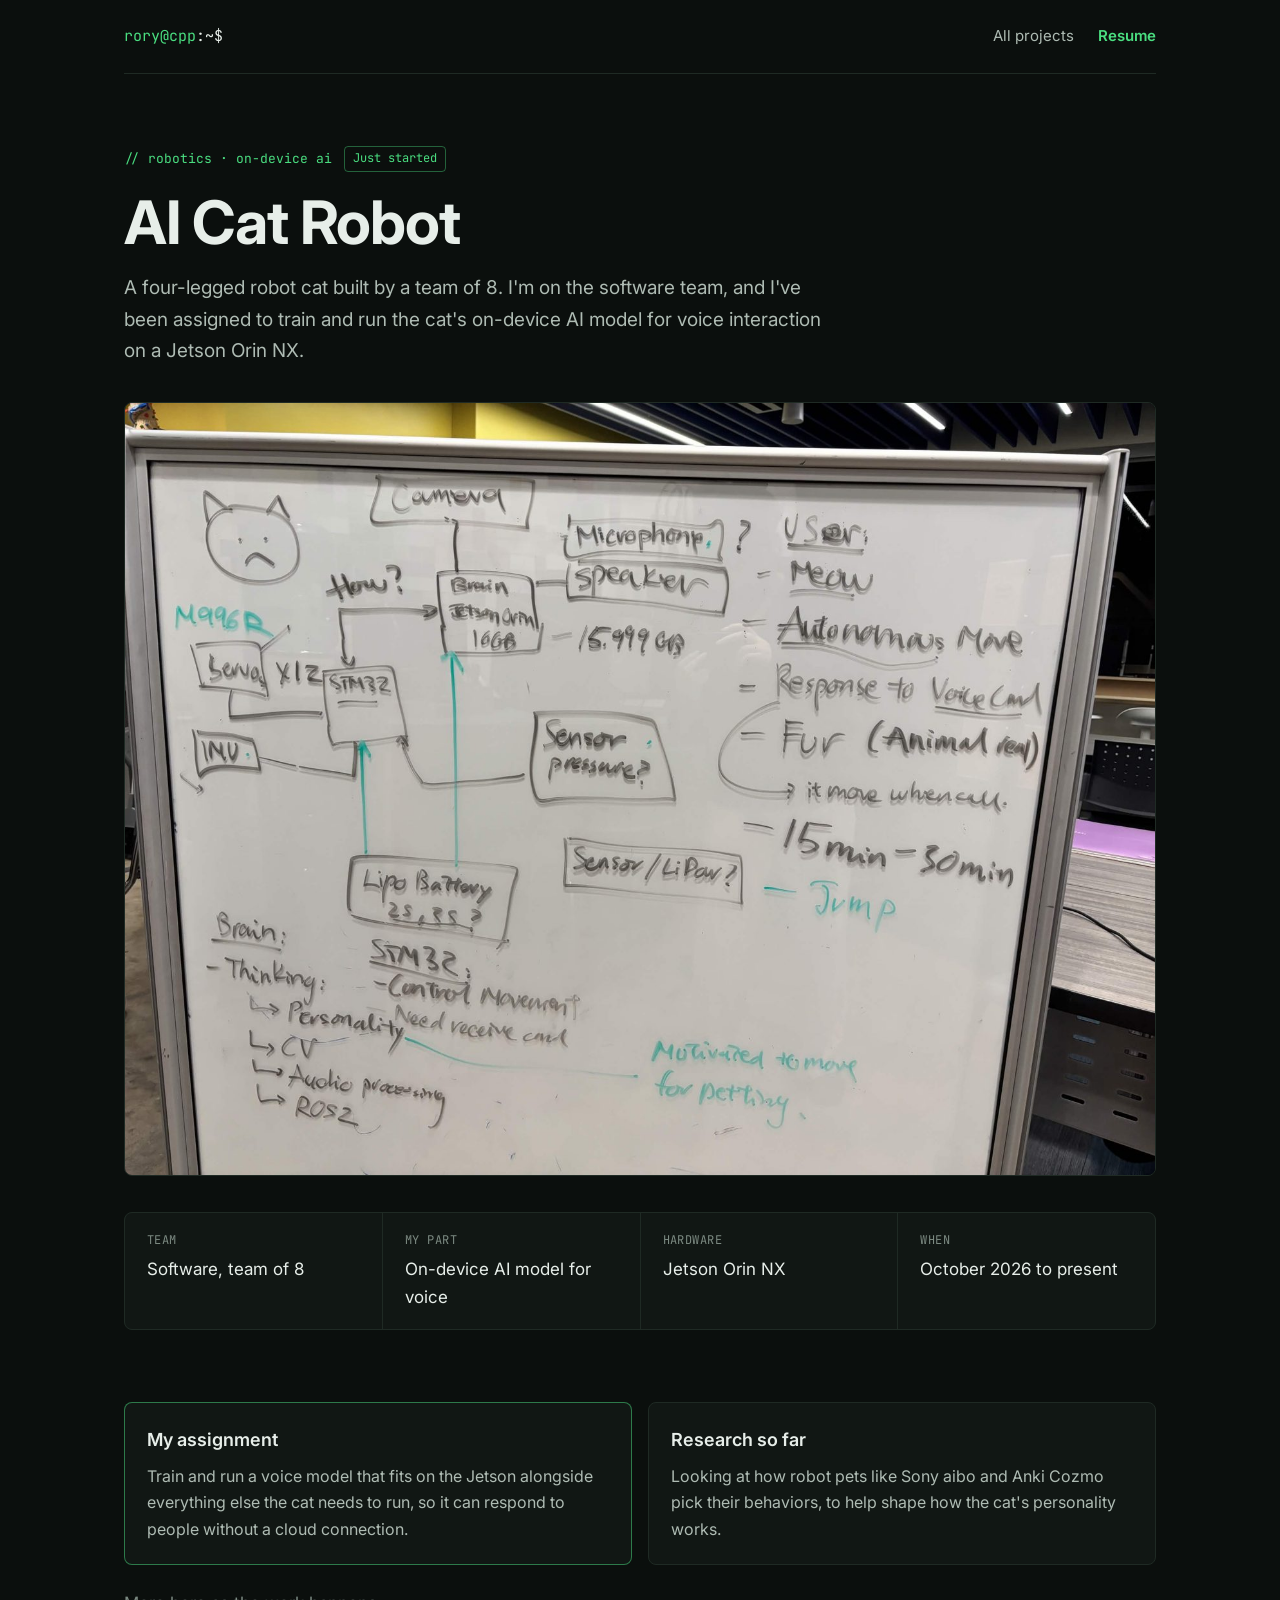
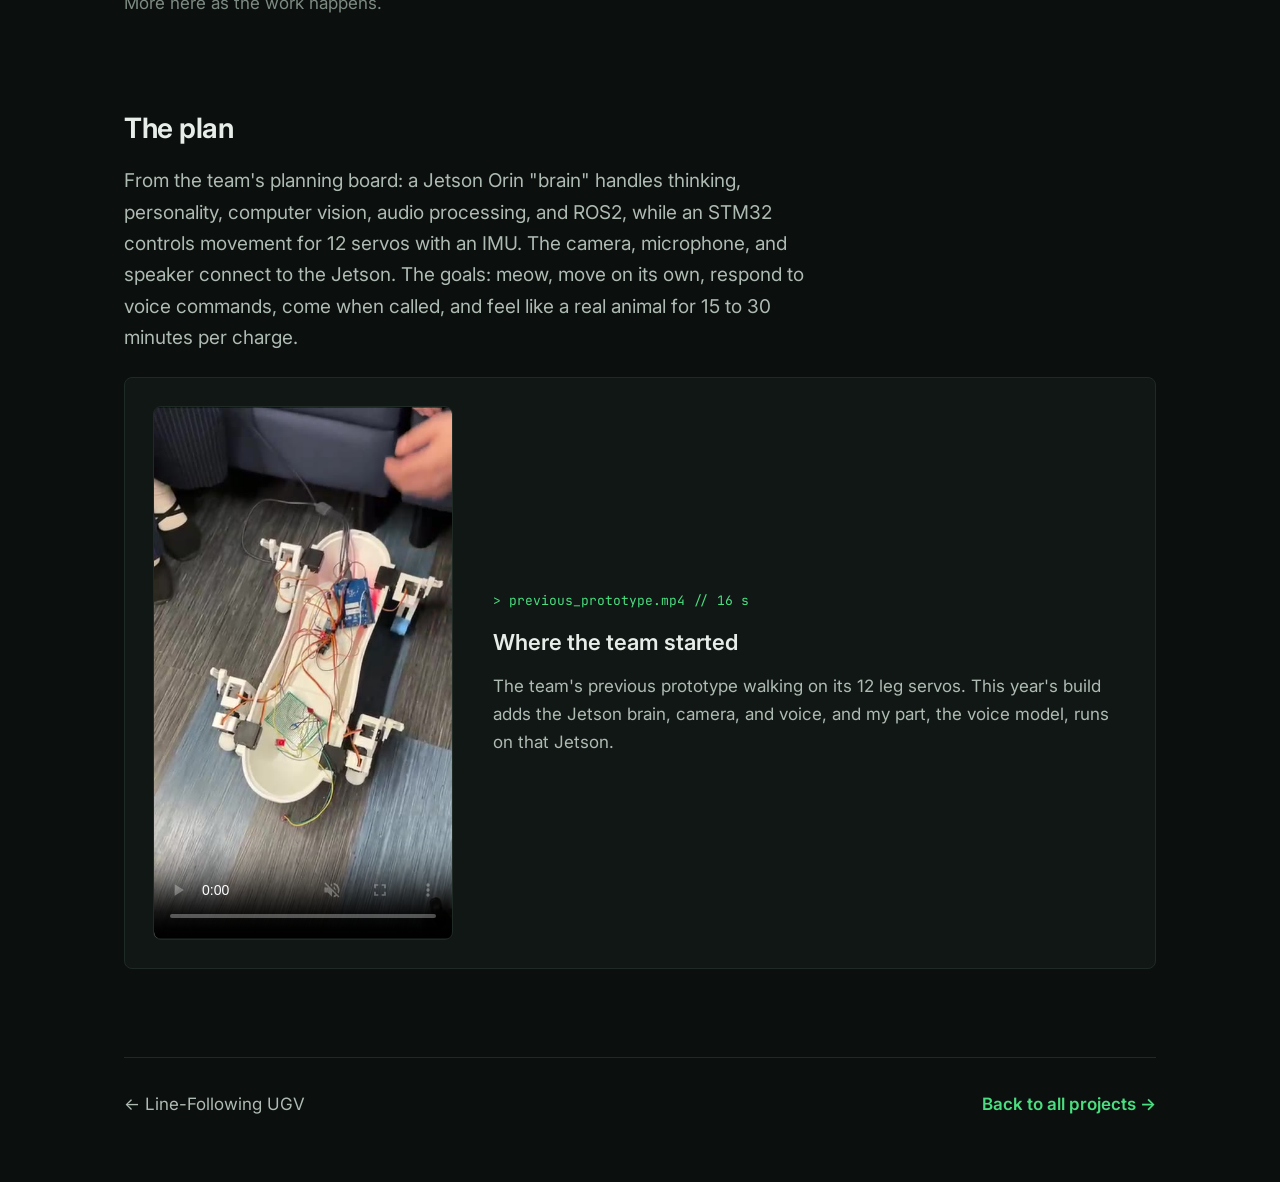
==== ai-cat.html @ 98812400 "launch portfolio site" ====
<!doctype html>
<html lang="en">
<head>
<meta charset="utf-8">
<meta name="viewport" content="width=device-width, initial-scale=1">
<title>AI Cat Robot | Rory Reardon</title>
<link rel="preconnect" href="https://fonts.googleapis.com">
<link rel="preconnect" href="https://fonts.gstatic.com" crossorigin>
<link href="https://fonts.googleapis.com/css2?family=Inter:wght@400;500;600;700&family=JetBrains+Mono:wght@400;500&display=swap" rel="stylesheet">
<link rel="stylesheet" href="style.css">
</head>
<body>
<div class="wrap">
<nav>
  <a class="brand" href="index.html"><span>rory@cpp</span>:~$</a>
  <div class="links">
    <a href="index.html#projects">All projects</a>
    <a class="cta" href="assets/Rory_Reardon_Resume.pdf">Resume</a>
  </div>
</nav>
<header class="phead">
  <div style="display:flex;flex-wrap:wrap;gap:12px;align-items:center"><p class="kicker">// robotics · on-device ai</p><span class="tag">Just started</span></div>
  <h1>AI Cat Robot</h1>
  <p class="lead">A four-legged robot cat built by a team of 8. I'm on the software team, and I've been assigned to train and run the cat's on-device AI model for voice interaction on a Jetson Orin NX.</p>
</header>

<img class="heroimg" src="assets/aicat-whiteboard.jpg" alt="Team whiteboard planning the AI Cat: Jetson Orin brain, STM32 controlling 12 servos, IMU, camera, microphone, speaker, LiPo battery, and the behaviors users want" style="margin-bottom:36px;aspect-ratio:4/3;object-position:center 40%">

<div class="facts" style="margin-top:0">
  <div><span class="k">TEAM</span><span>Software, team of 8</span></div>
  <div><span class="k">MY PART</span><span>On-device AI model for voice</span></div>
  <div><span class="k">HARDWARE</span><span>Jetson Orin NX</span></div>
  <div><span class="k">WHEN</span><span>October 2026 to present</span></div>
</div>

<section>
  <div class="boxes">
    <div class="box hl"><h3>My assignment</h3><p>Train and run a voice model that fits on the Jetson alongside everything else the cat needs to run, so it can respond to people without a cloud connection.</p></div>
    <div class="box"><h3>Research so far</h3><p>Looking at how robot pets like Sony aibo and Anki Cozmo pick their behaviors, to help shape how the cat's personality works.</p></div>
  </div>
  <p class="muted" style="margin-top:24px">More here as the work happens.</p>
</section>

<section>
  <h2 style="margin-bottom:14px">The plan</h2>
  <p class="lead" style="margin-bottom:24px">From the team's planning board: a Jetson Orin "brain" handles thinking, personality, computer vision, audio processing, and ROS2, while an STM32 controls movement for 12 servos with an IMU. The camera, microphone, and speaker connect to the Jetson. The goals: meow, move on its own, respond to voice commands, come when called, and feel like a real animal for 15 to 30 minutes per charge.</p>
  <div style="display:flex;flex-wrap:wrap;align-items:center;gap:40px;padding:28px;background:var(--panel);border:1px solid var(--line);border-radius:8px">
    <video src="assets/aicat-prototype.mp4" poster="assets/aicat-poster.jpg" controls playsinline muted preload="metadata" style="flex:0 1 300px;width:300px;max-width:100%;aspect-ratio:9/16;object-fit:cover"></video>
    <div style="flex:999 1 340px;display:flex;flex-direction:column;gap:12px">
      <p class="kicker">&gt; previous_prototype.mp4 // 16 s</p>
      <h3 style="font-size:22px">Where the team started</h3>
      <p>The team's previous prototype walking on its 12 leg servos. This year's build adds the Jetson brain, camera, and voice, and my part, the voice model, runs on that Jetson.</p>
    </div>
  </div>
</section>

<div class="pager">
  <a href="ugv.html">← Line-Following UGV</a>
  <a class="next" href="index.html#projects">Back to all projects →</a>
</div>
</div>
</body>
</html>
---- style.css ----
:root{
  --bg:#0B0F0D; --panel:#111714; --line:#1F2A24; --line2:#2C3B33;
  --text:#E7EEE9; --body:#AEBBB3; --dim:#7C8A82; --green:#4ADE80;
  --mono:'JetBrains Mono',ui-monospace,Menlo,monospace;
  --sans:'Inter',system-ui,-apple-system,'Segoe UI',sans-serif;
}
*{box-sizing:border-box}
html{scroll-behavior:smooth}
body{margin:0;background:var(--bg);color:var(--text);font-family:var(--sans);font-size:17px;line-height:1.65;-webkit-font-smoothing:antialiased}
a{color:var(--green);text-decoration:none}
a:hover{text-decoration:underline}
img{max-width:100%;display:block}
::selection{background:var(--green);color:var(--bg)}
.wrap{max-width:1080px;margin:0 auto;padding:0 24px}

nav{display:flex;flex-wrap:wrap;justify-content:space-between;align-items:center;gap:16px;padding:24px 0;border-bottom:1px solid var(--line)}
nav .brand{font-family:var(--mono);font-size:15px;color:var(--text)}
nav .brand span{color:var(--green)}
nav .links{display:flex;flex-wrap:wrap;gap:24px;font-size:15px}
nav .links a{color:var(--body)}
nav .links a.cta{color:var(--green);font-weight:600}

.kicker{font-family:var(--mono);font-size:13px;color:var(--green);margin:0}
h1{font-size:clamp(38px,6vw,60px);line-height:1.08;margin:0;font-weight:700;letter-spacing:-.02em}
h2{font-size:28px;margin:0;font-weight:650;letter-spacing:-.01em}
h3{font-size:18px;margin:0;font-weight:600}
p{margin:0;color:var(--body)}
.lead{font-size:19px;max-width:720px}
.muted{color:var(--dim)}
.mono{font-family:var(--mono)}

.hero{display:flex;flex-wrap:wrap;align-items:center;gap:48px;padding:88px 0 96px}
.hero .text{flex:999 1 480px;display:flex;flex-direction:column;gap:22px}
.hero img{flex:0 1 300px;width:300px;aspect-ratio:4/5;object-fit:cover;border:1px solid var(--line2);border-radius:6px}
.btns{display:flex;flex-wrap:wrap;gap:12px;padding-top:6px}
.btn{display:inline-flex;align-items:center;min-height:46px;padding:0 22px;border-radius:6px;font-weight:600;font-size:15px}
.btn.primary{background:var(--green);color:#06130B}
.btn.ghost{border:1px solid var(--line2);color:var(--text)}
.btn:hover{text-decoration:none;filter:brightness(1.08)}

section{padding-bottom:88px}
.sec-head{display:flex;flex-wrap:wrap;justify-content:space-between;align-items:baseline;gap:12px;margin-bottom:28px}

.grid{display:grid;grid-template-columns:repeat(auto-fill,minmax(min(100%,420px),1fr));gap:20px}
.card{display:flex;flex-direction:column;background:var(--panel);border:1px solid var(--line);border-radius:8px;overflow:hidden;color:var(--text);transition:border-color .15s}
.card:hover{border-color:var(--green);text-decoration:none}
.card img,.card .ph{width:100%;aspect-ratio:16/9;object-fit:cover;border-bottom:1px solid var(--line)}
.card .ph{display:flex;align-items:center;justify-content:center;background:#0E1411;font-family:var(--mono);font-size:13px;color:var(--dim)}
.card .body{display:flex;flex-direction:column;gap:10px;padding:22px}
.card .top{display:flex;justify-content:space-between;align-items:center;gap:12px}
.tag{font-family:var(--mono);font-size:12px;color:var(--green);border:1px solid rgba(74,222,128,.4);border-radius:4px;padding:2px 8px;white-space:nowrap}
.tag.grey{color:var(--dim);border-color:var(--line2)}
.stack{font-family:var(--mono);font-size:13px;color:var(--dim)}

.split{display:flex;flex-wrap:wrap;gap:40px;padding:64px 0;border-top:1px solid var(--line)}
.split>h2{flex:1 1 200px}
.split>div{flex:999 1 520px;display:flex;flex-direction:column;gap:18px}
.chips{display:flex;flex-wrap:wrap;gap:8px}
.chips span{font-family:var(--mono);font-size:13px;padding:5px 11px;border:1px solid var(--line2);border-radius:4px;color:var(--body)}

footer.site{display:flex;flex-wrap:wrap;justify-content:space-between;align-items:center;gap:20px;padding:40px 0 64px;border-top:1px solid var(--line)}
footer.site .contact{display:flex;flex-wrap:wrap;gap:22px;font-family:var(--mono);font-size:14px}

/* project pages */
.phead{display:flex;flex-direction:column;gap:18px;padding:72px 0 36px}
.heroimg{width:100%;aspect-ratio:16/8;object-fit:cover;border:1px solid var(--line);border-radius:8px}
.facts{display:grid;grid-template-columns:repeat(auto-fit,minmax(200px,1fr));gap:1px;background:var(--line);border:1px solid var(--line);border-radius:8px;overflow:hidden;margin:36px 0 72px}
.facts div{background:var(--panel);padding:18px 22px;display:flex;flex-direction:column;gap:4px}
.facts .k{font-family:var(--mono);font-size:12px;color:var(--dim);letter-spacing:.04em}
.boxes{display:grid;grid-template-columns:repeat(auto-fill,minmax(min(100%,420px),1fr));gap:16px}
.box{background:var(--panel);border:1px solid var(--line);border-radius:8px;padding:22px;display:flex;flex-direction:column;gap:8px}
.box.hl{border-color:rgba(74,222,128,.5)}
.box p{font-size:16px}
.stat{display:flex;flex-wrap:wrap;align-items:center;gap:32px;padding:28px;background:var(--panel);border:1px solid rgba(74,222,128,.5);border-radius:8px}
.stat .num{font-family:var(--mono);display:flex;align-items:baseline;gap:14px}
.stat .num .from{font-size:24px;color:var(--dim)}
.stat .num .to{font-size:34px;color:var(--green)}
.stat>div:last-child{flex:999 1 380px;display:flex;flex-direction:column;gap:6px}
.gallery{display:grid;grid-template-columns:repeat(auto-fill,minmax(240px,1fr));gap:14px}
.gallery.sq{grid-template-columns:repeat(auto-fill,minmax(160px,1fr))}
figure{margin:0;display:flex;flex-direction:column;gap:8px}
figure img{width:100%;aspect-ratio:4/3;object-fit:cover;border:1px solid var(--line);border-radius:6px}
.gallery.sq figure img{aspect-ratio:1/1}
figcaption{font-family:var(--mono);font-size:12px;color:var(--dim)}
pre{margin:0;padding:14px 16px;background:var(--bg);border:1px solid var(--line);border-radius:6px;font-family:var(--mono);font-size:14px;color:var(--text);overflow-x:auto}
.truth{display:grid;grid-template-columns:repeat(auto-fit,minmax(170px,1fr));gap:1px;background:var(--line);border:1px solid var(--line);border-radius:8px;overflow:hidden}
.truth div{background:var(--panel);padding:16px 18px;display:flex;flex-direction:column;gap:4px}
.truth .pat{font-family:var(--mono);font-size:18px;color:var(--green)}
.flow{display:flex;flex-direction:column;gap:10px;padding:24px;background:var(--panel);border:1px solid var(--line);border-radius:8px}
.flow .row{display:flex;flex-wrap:wrap;gap:10px}
.flow .n{flex:1 1 200px;padding:12px 14px;border:1px solid var(--line2);border-radius:6px;display:flex;flex-direction:column;gap:2px}
.flow .n.g{border-color:var(--green)}
.flow .n b{font-family:var(--mono);font-size:14px;font-weight:500}
.flow .n.g b{color:var(--green)}
.flow .n span{font-size:14px;color:var(--dim)}
.flow .bus{padding:10px 14px;border:1px solid var(--line2);border-radius:6px;background:#0E1411;font-family:var(--mono);font-size:13px;color:var(--body)}
.flow .arr{font-family:var(--mono);color:var(--dim);padding-left:14px}
.steps{display:flex;flex-wrap:wrap;align-items:center;gap:8px;font-family:var(--mono);font-size:13px}
.steps span{padding:7px 12px;border:1px solid var(--line2);border-radius:4px;color:var(--dim)}
.steps span.done{border-color:rgba(74,222,128,.5);color:var(--green)}
.steps span.now{border-color:var(--green);color:var(--text)}
.pager{display:flex;flex-wrap:wrap;justify-content:space-between;gap:16px;padding:32px 0 64px;border-top:1px solid var(--line)}
.pager a{color:var(--body)}
.pager a.next{color:var(--green);font-weight:600}
ol{margin:0;padding-left:20px;color:var(--body)}
video{width:100%;border:1px solid var(--line);border-radius:8px;background:#000}
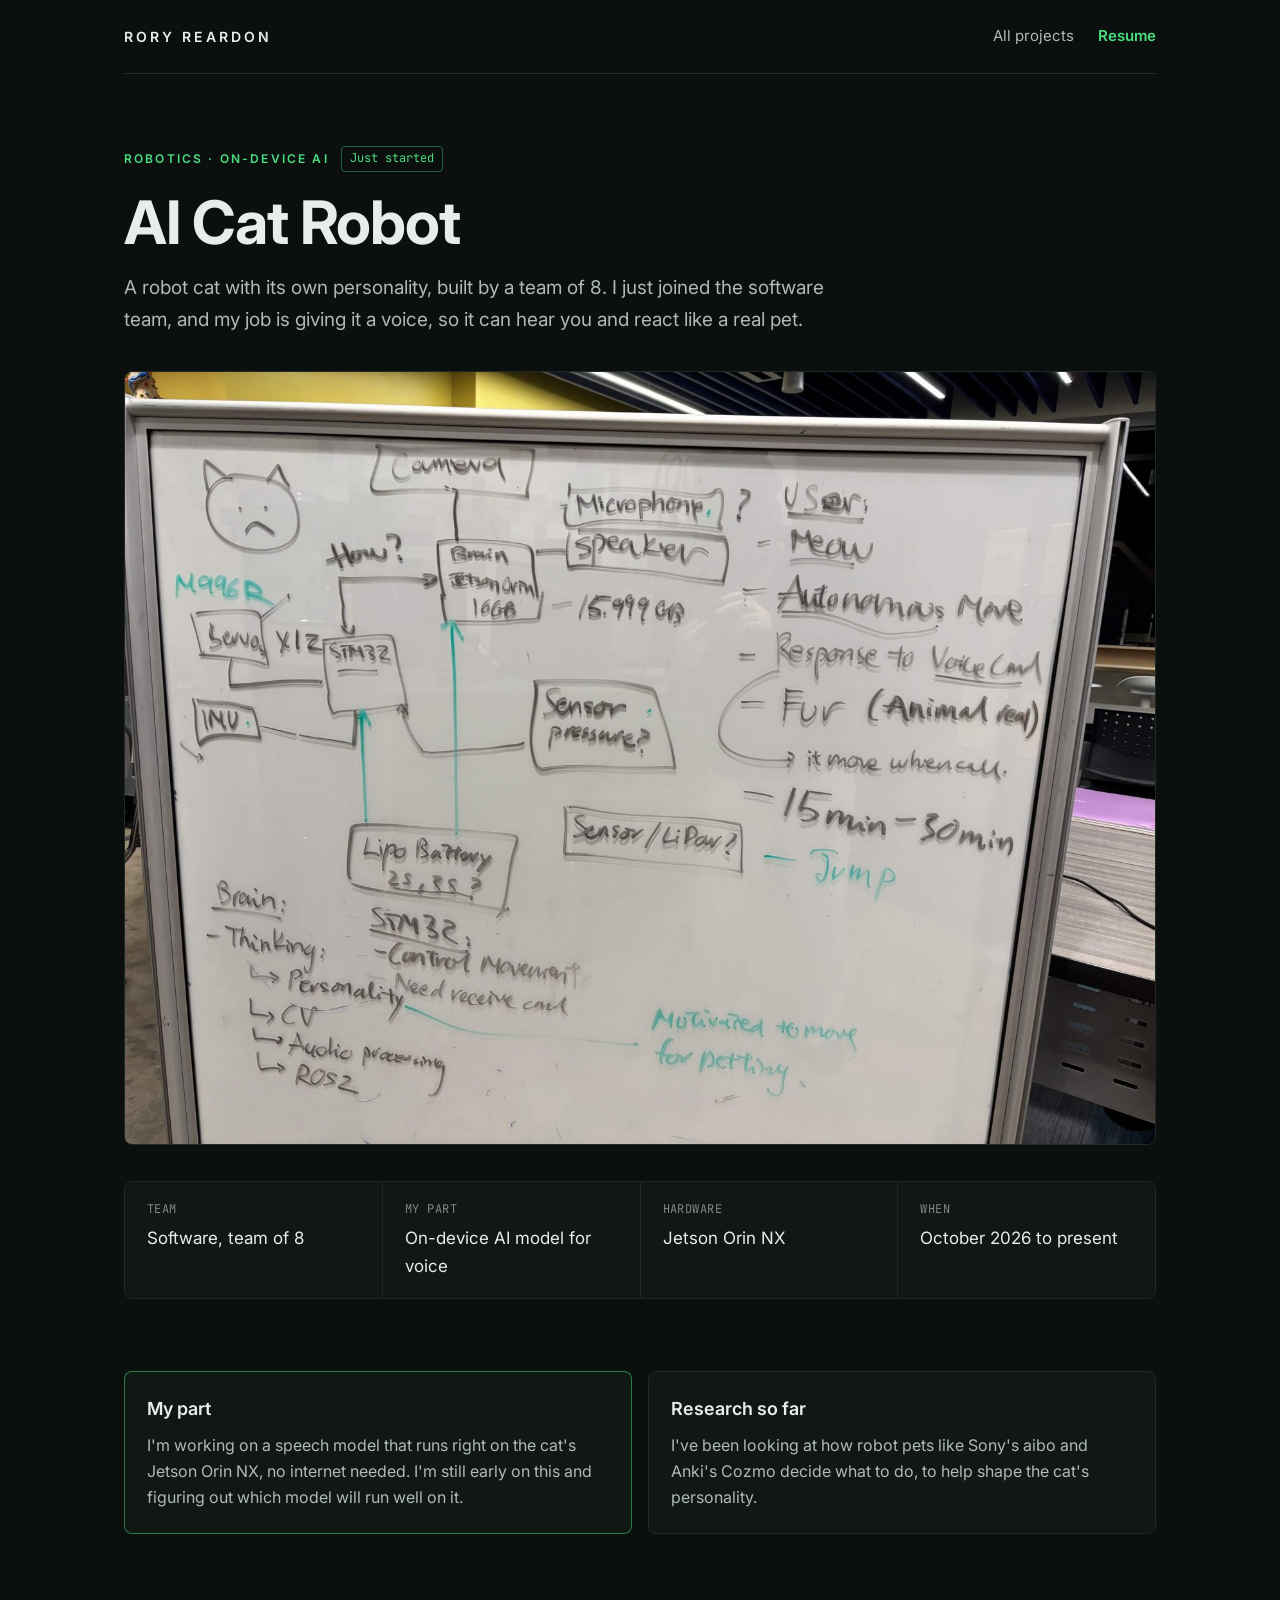
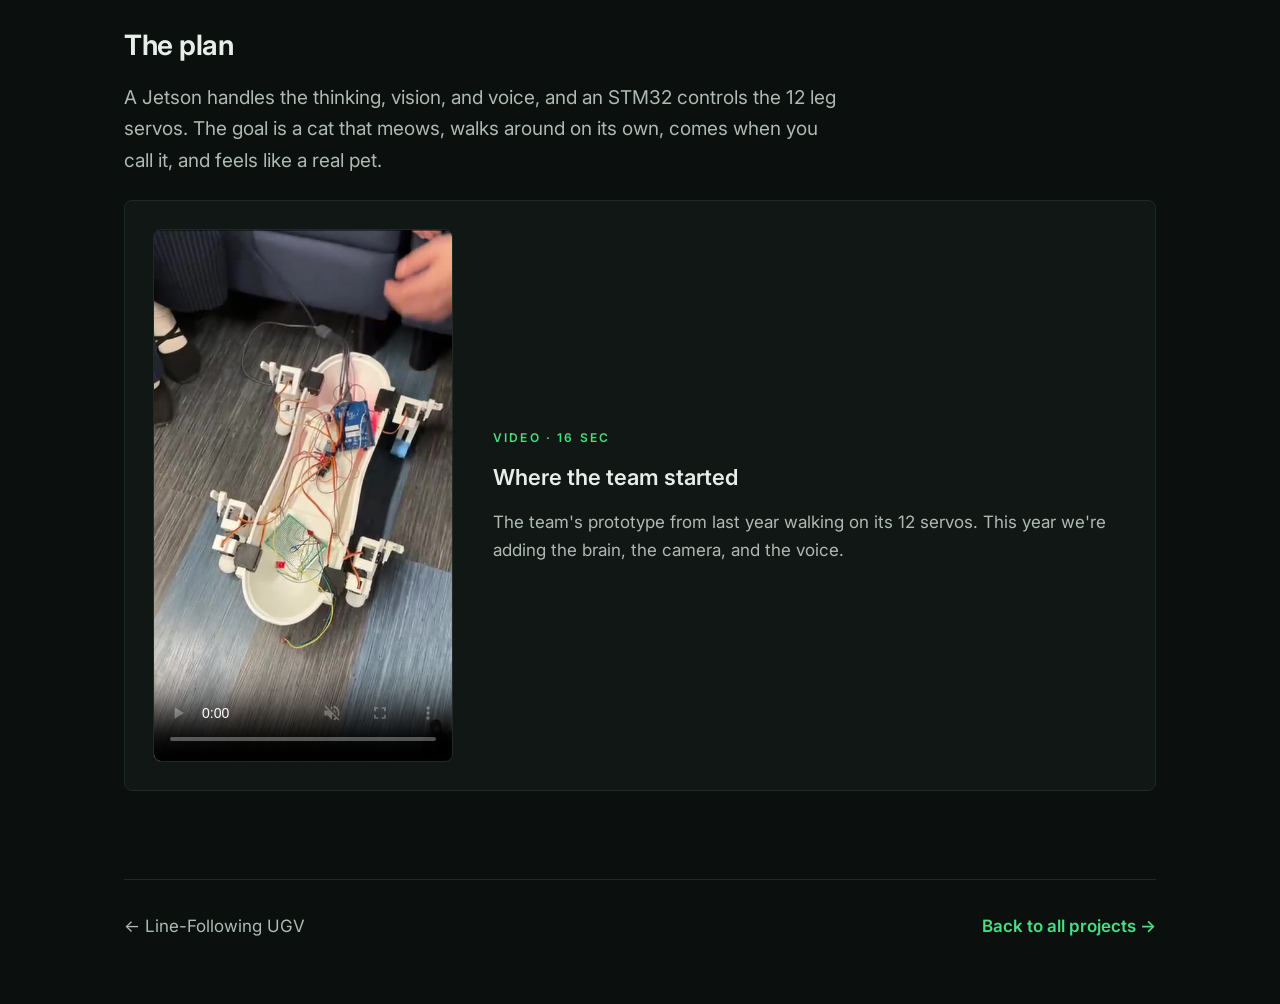
==== commit 4c6921e8: "Rewrite site copy in Rory's voice, cleaner header, full-frame fullscreen video Co-Authored-By: Claud" ====
--- a/ai-cat.html
+++ b/ai-cat.html
@@ -12,16 +12,16 @@
 <body>
 <div class="wrap">
 <nav>
-  <a class="brand" href="index.html"><span>rory@cpp</span>:~$</a>
+  <a class="brand" href="index.html">RORY REARDON</a>
   <div class="links">
     <a href="index.html#projects">All projects</a>
     <a class="cta" href="assets/Rory_Reardon_Resume.pdf">Resume</a>
   </div>
 </nav>
 <header class="phead">
-  <div style="display:flex;flex-wrap:wrap;gap:12px;align-items:center"><p class="kicker">// robotics · on-device ai</p><span class="tag">Just started</span></div>
+  <div style="display:flex;flex-wrap:wrap;gap:12px;align-items:center"><p class="kicker">Robotics · On-device AI</p><span class="tag">Just started</span></div>
   <h1>AI Cat Robot</h1>
-  <p class="lead">A four-legged robot cat built by a team of 8. I'm on the software team, and I've been assigned to train and run the cat's on-device AI model for voice interaction on a Jetson Orin NX.</p>
+  <p class="lead">A robot cat with its own personality, built by a team of 8. I just joined the software team, and my job is giving it a voice, so it can hear you and react like a real pet.</p>
 </header>
 
 <img class="heroimg" src="assets/aicat-whiteboard.jpg" alt="Team whiteboard planning the AI Cat: Jetson Orin brain, STM32 controlling 12 servos, IMU, camera, microphone, speaker, LiPo battery, and the behaviors users want" style="margin-bottom:36px;aspect-ratio:4/3;object-position:center 40%">
@@ -35,21 +35,20 @@
 
 <section>
   <div class="boxes">
-    <div class="box hl"><h3>My assignment</h3><p>Train and run a voice model that fits on the Jetson alongside everything else the cat needs to run, so it can respond to people without a cloud connection.</p></div>
-    <div class="box"><h3>Research so far</h3><p>Looking at how robot pets like Sony aibo and Anki Cozmo pick their behaviors, to help shape how the cat's personality works.</p></div>
+    <div class="box hl"><h3>My part</h3><p>I'm working on a speech model that runs right on the cat's Jetson Orin NX, no internet needed. I'm still early on this and figuring out which model will run well on it.</p></div>
+    <div class="box"><h3>Research so far</h3><p>I've been looking at how robot pets like Sony's aibo and Anki's Cozmo decide what to do, to help shape the cat's personality.</p></div>
   </div>
-  <p class="muted" style="margin-top:24px">More here as the work happens.</p>
 </section>
 
 <section>
   <h2 style="margin-bottom:14px">The plan</h2>
-  <p class="lead" style="margin-bottom:24px">From the team's planning board: a Jetson Orin "brain" handles thinking, personality, computer vision, audio processing, and ROS2, while an STM32 controls movement for 12 servos with an IMU. The camera, microphone, and speaker connect to the Jetson. The goals: meow, move on its own, respond to voice commands, come when called, and feel like a real animal for 15 to 30 minutes per charge.</p>
+  <p class="lead" style="margin-bottom:24px">A Jetson handles the thinking, vision, and voice, and an STM32 controls the 12 leg servos. The goal is a cat that meows, walks around on its own, comes when you call it, and feels like a real pet.</p>
   <div style="display:flex;flex-wrap:wrap;align-items:center;gap:40px;padding:28px;background:var(--panel);border:1px solid var(--line);border-radius:8px">
     <video src="assets/aicat-prototype.mp4" poster="assets/aicat-poster.jpg" controls playsinline muted preload="metadata" style="flex:0 1 300px;width:300px;max-width:100%;aspect-ratio:9/16;object-fit:cover"></video>
     <div style="flex:999 1 340px;display:flex;flex-direction:column;gap:12px">
-      <p class="kicker">&gt; previous_prototype.mp4 // 16 s</p>
+      <p class="kicker">Video · 16 sec</p>
       <h3 style="font-size:22px">Where the team started</h3>
-      <p>The team's previous prototype walking on its 12 leg servos. This year's build adds the Jetson brain, camera, and voice, and my part, the voice model, runs on that Jetson.</p>
+      <p>The team's prototype from last year walking on its 12 servos. This year we're adding the brain, the camera, and the voice.</p>
     </div>
   </div>
 </section>
--- a/style.css
+++ b/style.css
@@ -14,13 +14,13 @@
 .wrap{max-width:1080px;margin:0 auto;padding:0 24px}
 
 nav{display:flex;flex-wrap:wrap;justify-content:space-between;align-items:center;gap:16px;padding:24px 0;border-bottom:1px solid var(--line)}
-nav .brand{font-family:var(--mono);font-size:15px;color:var(--text)}
+nav .brand{font-family:var(--sans);font-size:14px;font-weight:600;letter-spacing:.22em;color:var(--text)}
 nav .brand span{color:var(--green)}
 nav .links{display:flex;flex-wrap:wrap;gap:24px;font-size:15px}
 nav .links a{color:var(--body)}
 nav .links a.cta{color:var(--green);font-weight:600}
 
-.kicker{font-family:var(--mono);font-size:13px;color:var(--green);margin:0}
+.kicker{font-family:var(--sans);font-size:12px;font-weight:600;letter-spacing:.18em;text-transform:uppercase;color:var(--green);margin:0}
 h1{font-size:clamp(38px,6vw,60px);line-height:1.08;margin:0;font-weight:700;letter-spacing:-.02em}
 h2{font-size:28px;margin:0;font-weight:650;letter-spacing:-.01em}
 h3{font-size:18px;margin:0;font-weight:600}
@@ -29,9 +29,14 @@
 .muted{color:var(--dim)}
 .mono{font-family:var(--mono)}
 
-.hero{display:flex;flex-wrap:wrap;align-items:center;gap:48px;padding:88px 0 96px}
-.hero .text{flex:999 1 480px;display:flex;flex-direction:column;gap:22px}
-.hero img{flex:0 1 300px;width:300px;aspect-ratio:4/5;object-fit:cover;border:1px solid var(--line2);border-radius:6px}
+.hero{display:grid;grid-template-columns:minmax(0,1fr) clamp(180px,26vw,300px);align-items:center;gap:clamp(24px,4vw,48px);padding:clamp(48px,8vw,88px) 0 clamp(56px,8vw,96px)}
+.hero .text{display:flex;flex-direction:column;gap:22px}
+.hero img{width:100%;aspect-ratio:4/5;object-fit:cover;border:1px solid var(--line2);border-radius:6px}
+@media (max-width:640px){
+  .hero{grid-template-columns:1fr}
+  .hero img{order:-1;width:140px;aspect-ratio:1/1;border-radius:50%;object-position:center 25%}
+  .lead{font-size:17px}
+}
 .btns{display:flex;flex-wrap:wrap;gap:12px;padding-top:6px}
 .btn{display:inline-flex;align-items:center;min-height:46px;padding:0 22px;border-radius:6px;font-weight:600;font-size:15px}
 .btn.primary{background:var(--green);color:#06130B}
@@ -104,3 +109,7 @@
 .pager a.next{color:var(--green);font-weight:600}
 ol{margin:0;padding-left:20px;color:var(--body)}
 video{width:100%;border:1px solid var(--line);border-radius:8px;background:#000}
+
+/* show the whole video frame in fullscreen instead of cropping */
+video:fullscreen,video:-webkit-full-screen{object-fit:contain!important;aspect-ratio:auto!important;width:100%!important;height:100%!important;border:0}
+@media (max-width:640px){.kicker{letter-spacing:.12em}}
